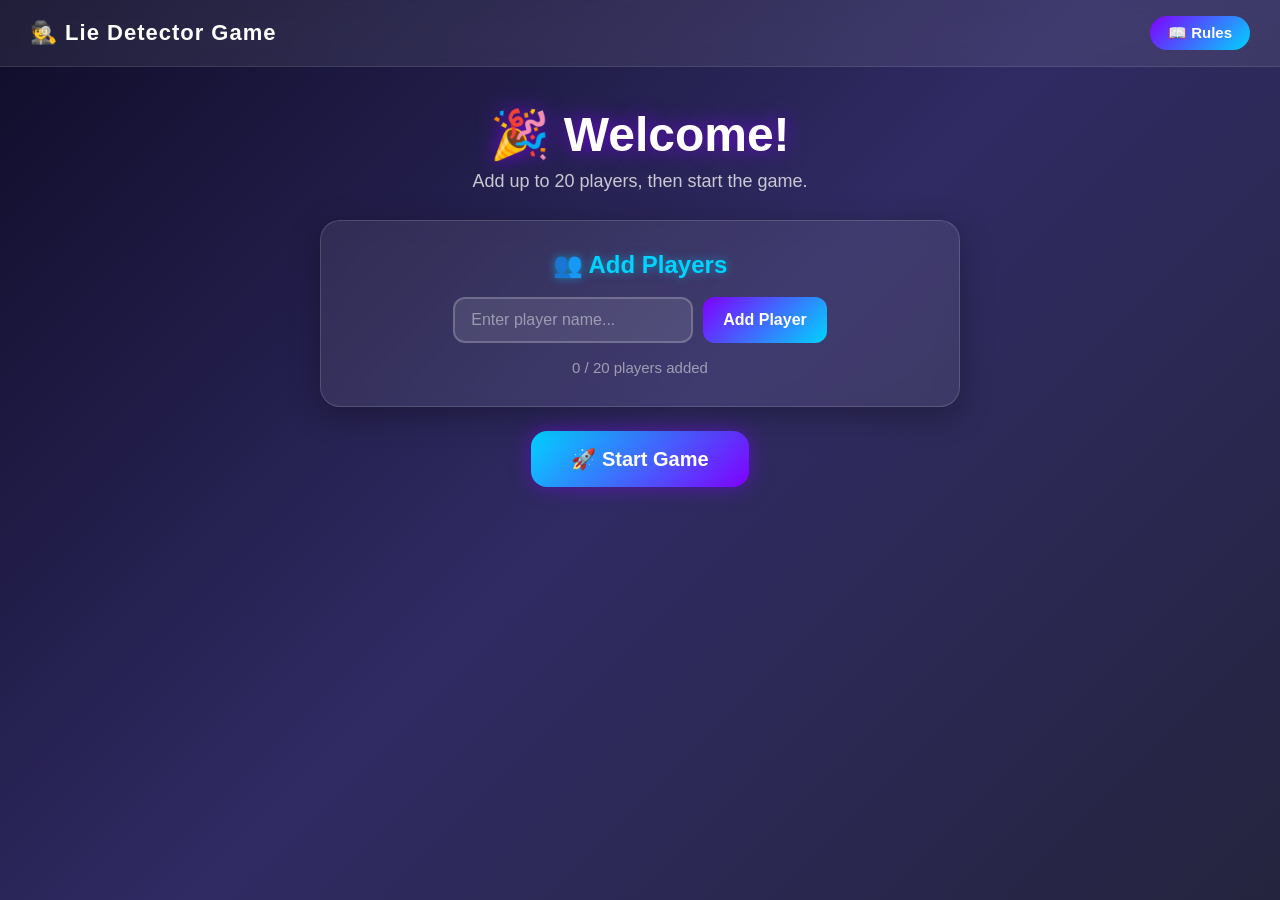
==== game.html @ 18405666 "Add files via upload" ====
<!DOCTYPE html>
<html>
<head>
    <meta charset="UTF-8">
    <title>Lie Detector Game</title>
    <link rel="stylesheet" href="style.css">
</head>
<body>

    <!-- Navigation -->
    <nav>
        <span class="nav-title">🕵️ Lie Detector Game</span>
        <a href="index.html" class="nav-btn">🏠 Home</a>
    </nav>

    <div class="container">

        <!-- ===================== -->
        <!-- STAGE 1: SPEAKER REVEAL -->
        <!-- ===================== -->
        <div id="stage-1" class="stage">
            <p class="stage-label">Round <span class="round-display">1</span> of 5</p>
            <h1>🎯 Speaker This Round</h1>
            <div class="card">
                <p class="subtitle">The spotlight is on...</p>
                <!-- Dramatic reveal animation -->
                <div id="speaker-reveal">
                    <div id="speaker-cycling" class="big-name cycling">?</div>
                    <h2 id="speaker-name" class="big-name hidden">-</h2>
                </div>
                <p class="subtitle">Get ready to craft your 2 lies and 1 truth!</p>
            </div>
            <button class="big-btn" onclick="goToStage(2)">⏱ Start Prep Timer</button>
        </div>

        <!-- ===================== -->
        <!-- STAGE 2: PREP TIMER -->
        <!-- ===================== -->
        <div id="stage-2" class="stage hidden">
            <p class="stage-label">Round <span class="round-display">1</span> of 5</p>
            <h1>🧠 Prep Time!</h1>
            <div class="card">
                <p class="subtitle">Think of <strong>2 lies</strong> and <strong>1 truth</strong></p>
                <div id="prep-timer-circle" class="timer-circle">
                    <span id="prep-timer-display">90</span>
                </div>
                <p id="prep-timer-status" class="subtitle">Timer running...</p>
            </div>
            <button class="big-btn" onclick="endPrepTimer()">⏭ Skip to Guessing</button>
        </div>

        <!-- ===================== -->
        <!-- STAGE 3: GUESSING TIMER -->
        <!-- ===================== -->
        <div id="stage-3" class="stage hidden">
            <p class="stage-label">Round <span class="round-display">1</span> of 5</p>
            <h1>💬 Guessing Time!</h1>
            <div class="card">
                <p class="subtitle">📲 Players — type your guess in <strong>MS Teams chat</strong> now!</p>
                <div id="guess-timer-circle" class="timer-circle">
                    <span id="guess-timer-display">60</span>
                </div>
                <p id="guess-timer-status" class="subtitle">Timer running...</p>
            </div>
            <button class="big-btn" onclick="endGuessTimer()">⏭ Skip to Scoring</button>
        </div>

        <!-- ===================== -->
        <!-- STAGE 4: SCORING -->
        <!-- ===================== -->
        <div id="stage-4" class="stage hidden">
            <p class="stage-label">Round <span class="round-display">1</span> of 5</p>
            <h1>🏅 Scoring</h1>

            <div class="card">
                <h2>✅ Correct Guessers</h2>
                <p class="subtitle">Click +1 for each player who guessed correctly</p>
                <ul id="guesser-list"></ul>
            </div>

            <div class="card">
                <h2>🎭 Speaker: <span id="scoring-speaker-name">-</span></h2>
                <p class="subtitle">How many players guessed <strong>wrong</strong>?</p>
                <div id="wrong-guess-section">
                    <div id="wrong-count-display">Wrong guesses: <strong id="wrong-count">0</strong></div>
                    <br>
                    <button class="yellow-btn" onclick="addWrongGuess()">+1 Wrong Guess</button>
                    <button class="red-btn" onclick="removeWrongGuess()">-1 Wrong Guess</button>
                </div>
                <p id="speaker-points-earned" class="subtitle" style="margin-top:12px; color:#00d4ff;"></p>
            </div>

            <button class="big-btn" id="done-scoring-btn" onclick="doneScoringClicked()">✅ Done Scoring</button>

            <div id="fooled-message" class="card hidden" style="margin-top: 24px;">
                <h2 id="fooled-text"></h2>
            </div>

            <div id="next-round-div" class="hidden" style="margin-top: 20px;">
                <button class="big-btn" onclick="goToNextRound()">⏭ Next Round</button>
            </div>
        </div>

        <!-- ===================== -->
        <!-- STAGE 5: LEADERBOARD -->
        <!-- ===================== -->
        <div id="stage-5" class="stage hidden">
            <p class="stage-label">Round <span class="round-display">1</span> of 5</p>
            <h1 id="leaderboard-title">📊 Round Leaderboard</h1>
            <div class="card">
                <ol id="leaderboard-list"></ol>
            </div>
            <button class="big-btn" id="leaderboard-next-btn" onclick="leaderboardNext()">⏭ Next Round</button>
        </div>

    </div>

    <div id="fireworks-container"></div>

    <script src="game.js"></script>
</body>
</html>
---- style.css ----
/* ========================================
   BASE & RESET
======================================== */
* {
    box-sizing: border-box;
    margin: 0;
    padding: 0;
}

body {
    font-family: 'Arial Rounded MT Bold', Arial, sans-serif;
    background: linear-gradient(135deg, #0f0c29, #302b63, #24243e);
    min-height: 100vh;
    padding-bottom: 60px;
    color: white;
}

/* ========================================
   NAVIGATION BAR
======================================== */
nav {
    background: rgba(255, 255, 255, 0.08);
    backdrop-filter: blur(10px);
    display: flex;
    justify-content: space-between;
    align-items: center;
    padding: 16px 30px;
    border-bottom: 1px solid rgba(255, 255, 255, 0.1);
}

.nav-title {
    color: white;
    font-size: 22px;
    font-weight: bold;
    letter-spacing: 1px;
}

.nav-btn {
    background: linear-gradient(135deg, #7f00ff, #00d4ff);
    color: white;
    padding: 8px 18px;
    border-radius: 20px;
    text-decoration: none;
    font-size: 15px;
    font-weight: bold;
    transition: opacity 0.2s, transform 0.2s;
}

.nav-btn:hover {
    opacity: 0.85;
    transform: scale(1.05);
}

/* ========================================
   CONTAINER
======================================== */
.container {
    max-width: 680px;
    margin: 40px auto;
    padding: 0 20px;
    text-align: center;
}

h1 {
    font-size: 48px;
    color: white;
    text-shadow: 0 0 20px rgba(127, 0, 255, 0.8);
    margin-bottom: 8px;
}

.subtitle {
    color: rgba(255, 255, 255, 0.75);
    font-size: 18px;
    margin-bottom: 28px;
}

/* ========================================
   CARDS
======================================== */
.card {
    background: rgba(255, 255, 255, 0.08);
    border: 1px solid rgba(255, 255, 255, 0.15);
    border-radius: 20px;
    padding: 30px;
    margin-bottom: 24px;
    backdrop-filter: blur(10px);
    box-shadow: 0 8px 32px rgba(0, 0, 0, 0.3);
}

.card h2 {
    font-size: 24px;
    margin-bottom: 18px;
    color: #00d4ff;
    text-shadow: 0 0 10px rgba(0, 212, 255, 0.5);
}

/* ========================================
   INPUT & BUTTONS
======================================== */
#input-section {
    display: flex;
    justify-content: center;
    gap: 10px;
    flex-wrap: wrap;
}

#player-input {
    padding: 12px 16px;
    font-size: 16px;
    width: 240px;
    border: 2px solid rgba(255, 255, 255, 0.2);
    border-radius: 12px;
    background: rgba(255, 255, 255, 0.1);
    color: white;
    outline: none;
    transition: border 0.2s;
}

#player-input::placeholder {
    color: rgba(255, 255, 255, 0.45);
}

#player-input:focus {
    border-color: #00d4ff;
    box-shadow: 0 0 10px rgba(0, 212, 255, 0.4);
}

button {
    padding: 12px 20px;
    font-size: 16px;
    cursor: pointer;
    border: none;
    border-radius: 12px;
    font-weight: bold;
    transition: transform 0.15s, opacity 0.2s;
}

button:hover {
    opacity: 0.88;
    transform: scale(1.04);
}

#add-player-btn {
    background: linear-gradient(135deg, #7f00ff, #00d4ff);
    color: white;
}

.big-btn {
    background: linear-gradient(135deg, #00d4ff, #7f00ff);
    color: white;
    font-size: 20px;
    padding: 16px 40px;
    border-radius: 16px;
    border: none;
    cursor: pointer;
    font-weight: bold;
    box-shadow: 0 0 20px rgba(127, 0, 255, 0.5);
    transition: transform 0.15s, opacity 0.2s;
}

.big-btn:hover {
    transform: scale(1.05);
    opacity: 0.9;
}

.big-btn-link {
    display: inline-block;
    margin-top: 24px;
    background: linear-gradient(135deg, #00d4ff, #7f00ff);
    color: white;
    font-size: 20px;
    padding: 16px 40px;
    border-radius: 16px;
    text-decoration: none;
    font-weight: bold;
    box-shadow: 0 0 20px rgba(127, 0, 255, 0.5);
    transition: transform 0.15s, opacity 0.2s;
}

.big-btn-link:hover {
    transform: scale(1.05);
    opacity: 0.9;
}

.green-btn {
    background: linear-gradient(135deg, #00f260, #0575e6);
    color: white;
}

.yellow-btn {
    background: linear-gradient(135deg, #f7971e, #ffd200);
    color: #222;
}

.red-btn {
    background: linear-gradient(135deg, #f5576c, #f093fb);
    color: white;
}

/* ========================================
   PLAYER LIST
======================================== */
#player-list {
    list-style: none;
    margin-top: 16px;
}

#player-list li {
    font-size: 17px;
    padding: 8px 0;
    color: rgba(255, 255, 255, 0.9);
}

#player-count {
    margin-top: 14px;
    font-size: 15px;
    color: rgba(255, 255, 255, 0.5);
}

/* ========================================
   TIMER CIRCLE
======================================== */
#timer-circle {
    width: 150px;
    height: 150px;
    border-radius: 50%;
    background: linear-gradient(135deg, #7f00ff, #00d4ff);
    display: flex;
    align-items: center;
    justify-content: center;
    margin: 20px auto;
    box-shadow: 0 0 30px rgba(127, 0, 255, 0.6);
}

#timer-display {
    font-size: 56px;
    font-weight: bold;
    color: white;
    text-shadow: 0 0 10px rgba(255, 255, 255, 0.5);
}

#timer-circle.urgent {
    background: linear-gradient(135deg, #f5576c, #f093fb);
    box-shadow: 0 0 30px rgba(245, 87, 108, 0.8);
    animation: pulse 0.7s infinite alternate;
}

@keyframes pulse {
    from { transform: scale(1); }
    to   { transform: scale(1.08); }
}

#timer-buttons {
    display: flex;
    justify-content: center;
    gap: 12px;
    margin-bottom: 20px;
}

/* ========================================
   CURRENT PLAYER
======================================== */
.current-player {
    font-size: 22px;
    color: rgba(255, 255, 255, 0.85);
    margin-bottom: 10px;
}

.current-player strong {
    color: #00d4ff;
    text-shadow: 0 0 10px rgba(0, 212, 255, 0.6);
}

/* ========================================
   POINT SECTION
======================================== */
#point-section {
    margin: 16px 0;
    font-size: 16px;
    color: rgba(255, 255, 255, 0.8);
}

#point-player-select {
    padding: 10px;
    font-size: 16px;
    border-radius: 10px;
    border: 2px solid rgba(255, 255, 255, 0.2);
    background: rgba(255, 255, 255, 0.1);
    color: white;
    margin: 8px 6px;
}

/* ========================================
   LEADERBOARD
======================================== */
#leaderboard-list {
    list-style: none;
    margin: 16px 0;
}

#leaderboard-list li {
    font-size: 22px;
    padding: 12px 0;
    border-bottom: 1px solid rgba(255, 255, 255, 0.1);
    color: white;
}

#leaderboard-list li:first-child {
    font-size: 28px;
    color: #ffd200;
    text-shadow: 0 0 12px rgba(255, 210, 0, 0.7);
}

#leaderboard-list li:nth-child(2) {
    color: #c0c0c0;
    text-shadow: 0 0 10px rgba(192, 192, 192, 0.5);
}

#leaderboard-list li:nth-child(3) {
    color: #cd7f32;
    text-shadow: 0 0 10px rgba(205, 127, 50, 0.5);
}

/* ========================================
   RULES PAGE
======================================== */
.rules-card {
    text-align: left;
}

.rules-text {
    font-size: 16px;
    color: rgba(255, 255, 255, 0.85);
    line-height: 1.8;
    margin-bottom: 16px;
    padding-bottom: 16px;
    border-bottom: 1px solid rgba(255, 255, 255, 0.08);
}

.rules-text:last-child {
    border-bottom: none;
    margin-bottom: 0;
}

.rules-text strong {
    color: #00d4ff;
}

/* ========================================
   FIREWORKS ANIMATION
======================================== */
.firework {
    position: fixed;
    width: 10px;
    height: 10px;
    border-radius: 50%;
    animation: firework-explode 1s ease-out forwards;
    pointer-events: none;
}

@keyframes firework-explode {
    0% {
        transform: scale(1);
        opacity: 1;
    }
    100% {
        transform: scale(25);
        opacity: 0;
    }
}

.firework-particle {
    position: fixed;
    width: 6px;
    height: 6px;
    border-radius: 50%;
    pointer-events: none;
    animation: particle-fly 1.2s ease-out forwards;
}

@keyframes particle-fly {
    0% {
        transform: translate(0, 0) scale(1);
        opacity: 1;
    }
    100% {
        transform: translate(var(--dx), var(--dy)) scale(0);
        opacity: 0;
    }
}

/* ========================================
   UTILITY
======================================== */
.hidden {
    display: none;
}

.stage-label {
    font-size: 13px;
    text-transform: uppercase;
    letter-spacing: 2px;
    color: rgba(255, 255, 255, 0.4);
    margin-bottom: 6px;
}
/* ========================================
   SPEAKER REVEAL ANIMATION
======================================== */
.big-name {
    font-size: 52px;
    font-weight: bold;
    color: #00d4ff;
    text-shadow: 0 0 20px rgba(0, 212, 255, 0.8);
    margin: 16px 0;
    min-height: 70px;
}

.cycling {
    animation: colorCycle 0.1s infinite alternate;
    font-size: 52px;
}

@keyframes colorCycle {
    0%   { color: #00d4ff; text-shadow: 0 0 20px rgba(0,212,255,0.9); }
    25%  { color: #f093fb; text-shadow: 0 0 20px rgba(240,147,251,0.9); }
    50%  { color: #ffd200; text-shadow: 0 0 20px rgba(255,210,0,0.9); }
    75%  { color: #00f260; text-shadow: 0 0 20px rgba(0,242,96,0.9); }
    100% { color: #f5576c; text-shadow: 0 0 20px rgba(245,87,108,0.9); }
}

.name-pop {
    animation: namePop 0.5s ease-out forwards;
}

@keyframes namePop {
    0%   { transform: scale(0.5); opacity: 0; }
    70%  { transform: scale(1.2); opacity: 1; }
    100% { transform: scale(1);   opacity: 1; }
}

/* Timer circle class (used in game.html) */
.timer-circle {
    width: 150px;
    height: 150px;
    border-radius: 50%;
    background: linear-gradient(135deg, #7f00ff, #00d4ff);
    display: flex;
    align-items: center;
    justify-content: center;
    margin: 20px auto;
    box-shadow: 0 0 30px rgba(127, 0, 255, 0.6);
}

.timer-circle span {
    font-size: 56px;
    font-weight: bold;
    color: white;
    text-shadow: 0 0 10px rgba(255,255,255,0.5);
}

.timer-circle.urgent {
    background: linear-gradient(135deg, #f5576c, #f093fb);
    box-shadow: 0 0 30px rgba(245, 87, 108, 0.8);
    animation: pulse 0.7s infinite alternate;
}
Now open game.js, find the loadRound function and replace just these two lines:
javascriptdocument.getElementById("speaker-name").textContent = currentSpeaker;
document.getElementById("scoring-speaker-name").textContent = currentSpeaker;
With this:
javascript// Dramatic speaker reveal
document.getElementById("scoring-speaker-name").textContent = currentSpeaker;
revealSpeaker(currentSpeaker);
Then add this new function anywhere in game.js:
javascript// ========================================
// DRAMATIC SPEAKER REVEAL
// ========================================
function revealSpeaker(name) {
    const cycling = document.getElementById("speaker-cycling");
    const nameEl = document.getElementById("speaker-name");
    const names = players.length > 1 ? players : ["?"];

    // Show cycling animation
    cycling.classList.remove("hidden");
    nameEl.classList.add("hidden");

    let cycleCount = 0;
    const maxCycles = 25;
    let i = 0;

    const cycleInterval = setInterval(() => {
        // Cycle through random player names rapidly
        cycling.textContent = names[i % names.length];
        i++;
        cycleCount++;

        // Gradually slow down near the end
        if (cycleCount >= maxCycles) {
            clearInterval(cycleInterval);

            // Hide cycling, show real name with pop animation
            cycling.classList.add("hidden");
            nameEl.textContent = name;
            nameEl.classList.remove("hidden");
            nameEl.classList.add("name-pop");

            // Remove animation class after it finishes
            setTimeout(() => nameEl.classList.remove("name-pop"), 500);
        }
    }, 80);
}
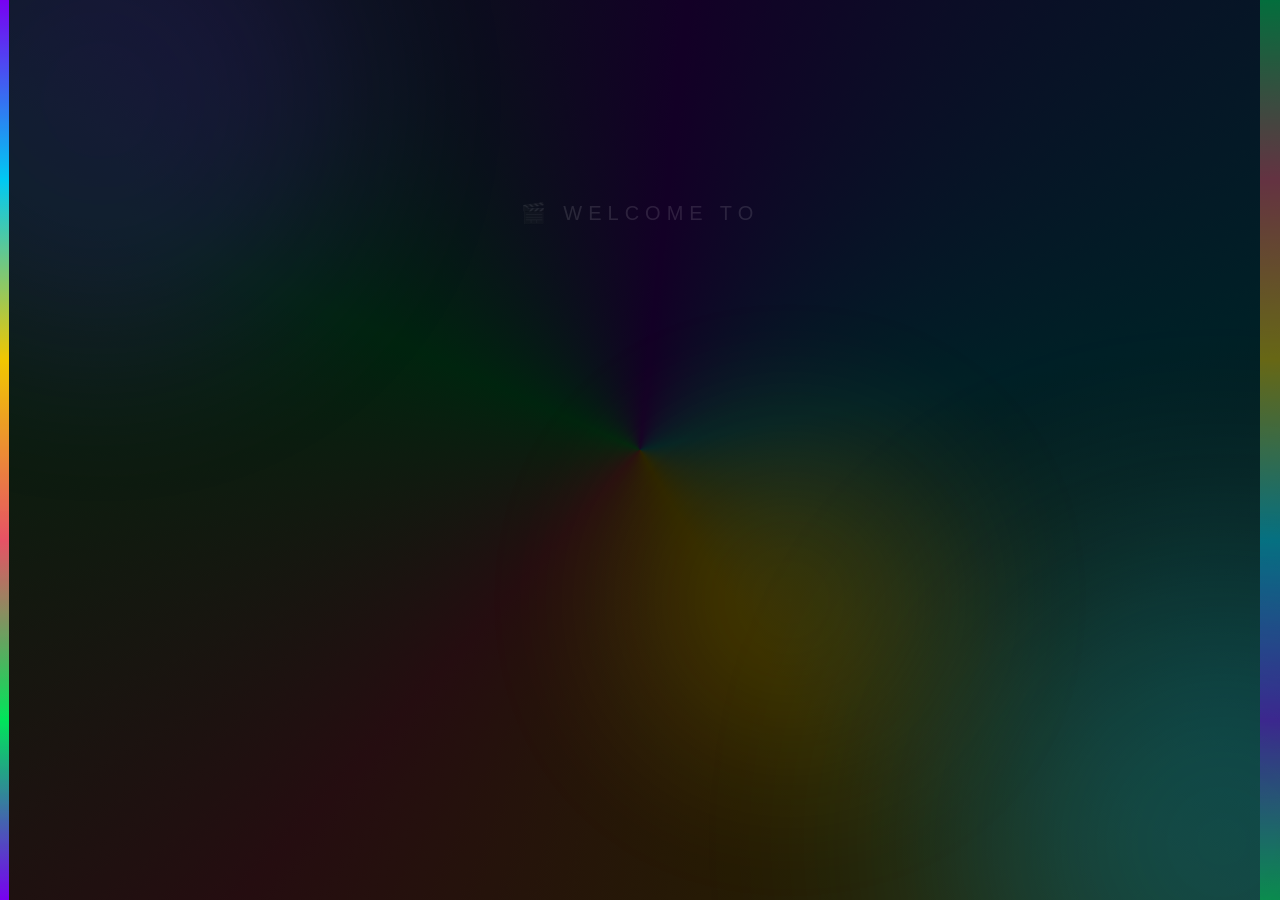
==== commit 826165d8: "Add files via upload" ====
--- a/game.html
+++ b/game.html
@@ -19,7 +19,7 @@
         <!-- STAGE 1: SPEAKER REVEAL -->
         <!-- ===================== -->
         <div id="stage-1" class="stage">
-            <p class="stage-label">Round <span class="round-display">1</span> of 5</p>
+            <p class="stage-label">Round <span class="round-display">1</span> of 3</p>
             <h1>🎯 Speaker This Round</h1>
             <div class="card">
                 <p class="subtitle">The spotlight is on...</p>
@@ -37,7 +37,7 @@
         <!-- STAGE 2: PREP TIMER -->
         <!-- ===================== -->
         <div id="stage-2" class="stage hidden">
-            <p class="stage-label">Round <span class="round-display">1</span> of 5</p>
+            <p class="stage-label">Round <span class="round-display">1</span> of 3</p>
             <h1>🧠 Prep Time!</h1>
             <div class="card">
                 <p class="subtitle">Think of <strong>2 lies</strong> and <strong>1 truth</strong></p>
@@ -53,7 +53,7 @@
         <!-- STAGE 3: GUESSING TIMER -->
         <!-- ===================== -->
         <div id="stage-3" class="stage hidden">
-            <p class="stage-label">Round <span class="round-display">1</span> of 5</p>
+            <p class="stage-label">Round <span class="round-display">1</span> of 3</p>
             <h1>💬 Guessing Time!</h1>
             <div class="card">
                 <p class="subtitle">📲 Players — type your guess in <strong>MS Teams chat</strong> now!</p>
@@ -69,7 +69,7 @@
         <!-- STAGE 4: SCORING -->
         <!-- ===================== -->
         <div id="stage-4" class="stage hidden">
-            <p class="stage-label">Round <span class="round-display">1</span> of 5</p>
+            <p class="stage-label">Round <span class="round-display">1</span> of 3</p>
             <h1>🏅 Scoring</h1>
 
             <div class="card">
@@ -105,7 +105,7 @@
         <!-- STAGE 5: LEADERBOARD -->
         <!-- ===================== -->
         <div id="stage-5" class="stage hidden">
-            <p class="stage-label">Round <span class="round-display">1</span> of 5</p>
+            <p class="stage-label">Round <span class="round-display">1</span> of 3</p>
             <h1 id="leaderboard-title">📊 Round Leaderboard</h1>
             <div class="card">
                 <ol id="leaderboard-list"></ol>
--- a/style.css
+++ b/style.css
@@ -13,6 +13,239 @@
     min-height: 100vh;
     padding-bottom: 60px;
     color: white;
+}
+
+/* ========================================
+   CINEMATIC OPENING
+======================================== */
+#opening-screen {
+    position: fixed;
+    top: 0;
+    left: 0;
+    width: 100vw;
+    height: 100vh;
+    background: #000;
+    z-index: 9999;
+    display: flex;
+    flex-direction: column;
+    align-items: center;
+    justify-content: center;
+    overflow: hidden;
+}
+
+/* Animated background gradient */
+#opening-screen::before {
+    content: '';
+    position: absolute;
+    width: 200%;
+    height: 200%;
+    background: conic-gradient(
+        from 0deg,
+        #7f00ff, #00d4ff, #ffd200,
+        #f5576c, #00f260, #7f00ff
+    );
+    animation: spinBg 6s linear infinite;
+    opacity: 0.15;
+    top: -50%;
+    left: -50%;
+}
+
+@keyframes spinBg {
+    from { transform: rotate(0deg); }
+    to   { transform: rotate(360deg); }
+}
+
+/* Flashing light bars */
+.light-bar {
+    position: absolute;
+    top: 0;
+    width: 8px;
+    height: 100%;
+    z-index: 2;
+}
+
+.left-bar {
+    left: 0;
+    background: linear-gradient(180deg,
+        #7f00ff, #00d4ff, #ffd200,
+        #f5576c, #00f260, #7f00ff);
+    animation: barPulse 0.5s infinite alternate;
+}
+
+.right-bar {
+    right: 0;
+    background: linear-gradient(180deg,
+        #00f260, #f5576c, #ffd200,
+        #00d4ff, #7f00ff, #00f260);
+    animation: barPulse 0.5s infinite alternate-reverse;
+}
+
+@keyframes barPulse {
+    from { opacity: 1; width: 8px; }
+    to   { opacity: 0.4; width: 20px; }
+}
+
+/* Spotlight blobs */
+.spotlight {
+    position: absolute;
+    border-radius: 50%;
+    filter: blur(90px);
+    opacity: 0.2;
+    z-index: 1;
+}
+
+.spot-1 {
+    width: 500px;
+    height: 500px;
+    background: #7f00ff;
+    top: -150px;
+    left: -150px;
+    animation: blobFloat 4s ease-in-out infinite alternate;
+}
+
+.spot-2 {
+    width: 400px;
+    height: 400px;
+    background: #00d4ff;
+    bottom: -100px;
+    right: -100px;
+    animation: blobFloat 3.5s ease-in-out infinite alternate-reverse;
+}
+
+.spot-3 {
+    width: 300px;
+    height: 300px;
+    background: #ffd200;
+    top: 50%;
+    left: 50%;
+    transform: translate(-50%, -50%);
+    animation: blobFloat 5s ease-in-out infinite alternate;
+}
+
+@keyframes blobFloat {
+    from { transform: scale(1) translate(0, 0); opacity: 0.15; }
+    to   { transform: scale(1.4) translate(30px, 30px); opacity: 0.25; }
+}
+
+/* Opening content */
+#opening-content {
+    position: relative;
+    z-index: 10;
+    text-align: center;
+    display: flex;
+    flex-direction: column;
+    align-items: center;
+    gap: 16px;
+}
+
+#opening-subtitle {
+    font-size: 20px;
+    color: rgba(255,255,255,0.6);
+    letter-spacing: 6px;
+    text-transform: uppercase;
+    animation: fadeSlideDown 0.8s ease-out forwards;
+}
+
+@keyframes fadeSlideDown {
+    from { opacity: 0; transform: translateY(-30px); }
+    to   { opacity: 1; transform: translateY(0); }
+}
+
+/* Title words */
+#opening-title {
+    display: flex;
+    flex-direction: column;
+    align-items: center;
+    gap: 4px;
+    margin: 8px 0;
+}
+
+.title-word {
+    font-size: 90px;
+    font-weight: 900;
+    letter-spacing: 16px;
+    text-transform: uppercase;
+    opacity: 0;
+    display: block;
+    animation: wordBurst 0.7s cubic-bezier(0.175, 0.885, 0.32, 1.275) forwards;
+    line-height: 1;
+}
+
+.title-word:nth-child(1) {
+    color: #00d4ff;
+    text-shadow:
+        0 0 20px rgba(0,212,255,1),
+        0 0 40px rgba(0,212,255,0.7),
+        0 0 80px rgba(0,212,255,0.4);
+    animation-delay: 0.4s;
+}
+
+.title-word:nth-child(2) {
+    color: #f093fb;
+    text-shadow:
+        0 0 20px rgba(240,147,251,1),
+        0 0 40px rgba(240,147,251,0.7),
+        0 0 80px rgba(240,147,251,0.4);
+    animation-delay: 0.9s;
+    font-size: 60px;
+    letter-spacing: 20px;
+}
+
+.title-word:nth-child(3) {
+    color: #ffd200;
+    text-shadow:
+        0 0 20px rgba(255,210,0,1),
+        0 0 40px rgba(255,210,0,0.7),
+        0 0 80px rgba(255,210,0,0.4);
+    animation-delay: 1.4s;
+}
+
+@keyframes wordBurst {
+    0%   { opacity: 0; transform: scale(3); filter: blur(20px); }
+    60%  { opacity: 1; transform: scale(0.95); filter: blur(0); }
+    80%  { transform: scale(1.05); }
+    100% { opacity: 1; transform: scale(1); filter: blur(0); }
+}
+
+/* Tagline */
+#opening-tagline {
+    font-size: 20px;
+    color: rgba(255,255,255,0.75);
+    letter-spacing: 3px;
+    opacity: 0;
+    animation: fadeSlideUp 0.8s ease-out 2s forwards;
+    margin-top: 8px;
+}
+
+@keyframes fadeSlideUp {
+    from { opacity: 0; transform: translateY(20px); }
+    to   { opacity: 1; transform: translateY(0); }
+}
+
+/* Skip button */
+#skip-btn {
+    margin-top: 32px;
+    background: transparent;
+    color: white;
+    font-size: 16px;
+    padding: 14px 40px;
+    border: 2px solid rgba(255,255,255,0.3);
+    border-radius: 40px;
+    cursor: pointer;
+    letter-spacing: 3px;
+    text-transform: uppercase;
+    opacity: 0;
+    animation: fadeSlideUp 0.8s ease-out 2.5s forwards;
+    transition: all 0.3s;
+    backdrop-filter: blur(10px);
+    background: rgba(255,255,255,0.05);
+}
+
+#skip-btn:hover {
+    border-color: #00d4ff;
+    color: #00d4ff;
+    box-shadow: 0 0 20px rgba(0,212,255,0.4);
+    transform: scale(1.05);
 }
 
 /* ========================================
@@ -220,225 +453,6 @@
 /* ========================================
    TIMER CIRCLE
 ======================================== */
-#timer-circle {
-    width: 150px;
-    height: 150px;
-    border-radius: 50%;
-    background: linear-gradient(135deg, #7f00ff, #00d4ff);
-    display: flex;
-    align-items: center;
-    justify-content: center;
-    margin: 20px auto;
-    box-shadow: 0 0 30px rgba(127, 0, 255, 0.6);
-}
-
-#timer-display {
-    font-size: 56px;
-    font-weight: bold;
-    color: white;
-    text-shadow: 0 0 10px rgba(255, 255, 255, 0.5);
-}
-
-#timer-circle.urgent {
-    background: linear-gradient(135deg, #f5576c, #f093fb);
-    box-shadow: 0 0 30px rgba(245, 87, 108, 0.8);
-    animation: pulse 0.7s infinite alternate;
-}
-
-@keyframes pulse {
-    from { transform: scale(1); }
-    to   { transform: scale(1.08); }
-}
-
-#timer-buttons {
-    display: flex;
-    justify-content: center;
-    gap: 12px;
-    margin-bottom: 20px;
-}
-
-/* ========================================
-   CURRENT PLAYER
-======================================== */
-.current-player {
-    font-size: 22px;
-    color: rgba(255, 255, 255, 0.85);
-    margin-bottom: 10px;
-}
-
-.current-player strong {
-    color: #00d4ff;
-    text-shadow: 0 0 10px rgba(0, 212, 255, 0.6);
-}
-
-/* ========================================
-   POINT SECTION
-======================================== */
-#point-section {
-    margin: 16px 0;
-    font-size: 16px;
-    color: rgba(255, 255, 255, 0.8);
-}
-
-#point-player-select {
-    padding: 10px;
-    font-size: 16px;
-    border-radius: 10px;
-    border: 2px solid rgba(255, 255, 255, 0.2);
-    background: rgba(255, 255, 255, 0.1);
-    color: white;
-    margin: 8px 6px;
-}
-
-/* ========================================
-   LEADERBOARD
-======================================== */
-#leaderboard-list {
-    list-style: none;
-    margin: 16px 0;
-}
-
-#leaderboard-list li {
-    font-size: 22px;
-    padding: 12px 0;
-    border-bottom: 1px solid rgba(255, 255, 255, 0.1);
-    color: white;
-}
-
-#leaderboard-list li:first-child {
-    font-size: 28px;
-    color: #ffd200;
-    text-shadow: 0 0 12px rgba(255, 210, 0, 0.7);
-}
-
-#leaderboard-list li:nth-child(2) {
-    color: #c0c0c0;
-    text-shadow: 0 0 10px rgba(192, 192, 192, 0.5);
-}
-
-#leaderboard-list li:nth-child(3) {
-    color: #cd7f32;
-    text-shadow: 0 0 10px rgba(205, 127, 50, 0.5);
-}
-
-/* ========================================
-   RULES PAGE
-======================================== */
-.rules-card {
-    text-align: left;
-}
-
-.rules-text {
-    font-size: 16px;
-    color: rgba(255, 255, 255, 0.85);
-    line-height: 1.8;
-    margin-bottom: 16px;
-    padding-bottom: 16px;
-    border-bottom: 1px solid rgba(255, 255, 255, 0.08);
-}
-
-.rules-text:last-child {
-    border-bottom: none;
-    margin-bottom: 0;
-}
-
-.rules-text strong {
-    color: #00d4ff;
-}
-
-/* ========================================
-   FIREWORKS ANIMATION
-======================================== */
-.firework {
-    position: fixed;
-    width: 10px;
-    height: 10px;
-    border-radius: 50%;
-    animation: firework-explode 1s ease-out forwards;
-    pointer-events: none;
-}
-
-@keyframes firework-explode {
-    0% {
-        transform: scale(1);
-        opacity: 1;
-    }
-    100% {
-        transform: scale(25);
-        opacity: 0;
-    }
-}
-
-.firework-particle {
-    position: fixed;
-    width: 6px;
-    height: 6px;
-    border-radius: 50%;
-    pointer-events: none;
-    animation: particle-fly 1.2s ease-out forwards;
-}
-
-@keyframes particle-fly {
-    0% {
-        transform: translate(0, 0) scale(1);
-        opacity: 1;
-    }
-    100% {
-        transform: translate(var(--dx), var(--dy)) scale(0);
-        opacity: 0;
-    }
-}
-
-/* ========================================
-   UTILITY
-======================================== */
-.hidden {
-    display: none;
-}
-
-.stage-label {
-    font-size: 13px;
-    text-transform: uppercase;
-    letter-spacing: 2px;
-    color: rgba(255, 255, 255, 0.4);
-    margin-bottom: 6px;
-}
-/* ========================================
-   SPEAKER REVEAL ANIMATION
-======================================== */
-.big-name {
-    font-size: 52px;
-    font-weight: bold;
-    color: #00d4ff;
-    text-shadow: 0 0 20px rgba(0, 212, 255, 0.8);
-    margin: 16px 0;
-    min-height: 70px;
-}
-
-.cycling {
-    animation: colorCycle 0.1s infinite alternate;
-    font-size: 52px;
-}
-
-@keyframes colorCycle {
-    0%   { color: #00d4ff; text-shadow: 0 0 20px rgba(0,212,255,0.9); }
-    25%  { color: #f093fb; text-shadow: 0 0 20px rgba(240,147,251,0.9); }
-    50%  { color: #ffd200; text-shadow: 0 0 20px rgba(255,210,0,0.9); }
-    75%  { color: #00f260; text-shadow: 0 0 20px rgba(0,242,96,0.9); }
-    100% { color: #f5576c; text-shadow: 0 0 20px rgba(245,87,108,0.9); }
-}
-
-.name-pop {
-    animation: namePop 0.5s ease-out forwards;
-}
-
-@keyframes namePop {
-    0%   { transform: scale(0.5); opacity: 0; }
-    70%  { transform: scale(1.2); opacity: 1; }
-    100% { transform: scale(1);   opacity: 1; }
-}
-
-/* Timer circle class (used in game.html) */
 .timer-circle {
     width: 150px;
     height: 150px;
@@ -463,48 +477,152 @@
     box-shadow: 0 0 30px rgba(245, 87, 108, 0.8);
     animation: pulse 0.7s infinite alternate;
 }
-Now open game.js, find the loadRound function and replace just these two lines:
-javascriptdocument.getElementById("speaker-name").textContent = currentSpeaker;
-document.getElementById("scoring-speaker-name").textContent = currentSpeaker;
-With this:
-javascript// Dramatic speaker reveal
-document.getElementById("scoring-speaker-name").textContent = currentSpeaker;
-revealSpeaker(currentSpeaker);
-Then add this new function anywhere in game.js:
-javascript// ========================================
-// DRAMATIC SPEAKER REVEAL
-// ========================================
-function revealSpeaker(name) {
-    const cycling = document.getElementById("speaker-cycling");
-    const nameEl = document.getElementById("speaker-name");
-    const names = players.length > 1 ? players : ["?"];
-
-    // Show cycling animation
-    cycling.classList.remove("hidden");
-    nameEl.classList.add("hidden");
-
-    let cycleCount = 0;
-    const maxCycles = 25;
-    let i = 0;
-
-    const cycleInterval = setInterval(() => {
-        // Cycle through random player names rapidly
-        cycling.textContent = names[i % names.length];
-        i++;
-        cycleCount++;
-
-        // Gradually slow down near the end
-        if (cycleCount >= maxCycles) {
-            clearInterval(cycleInterval);
-
-            // Hide cycling, show real name with pop animation
-            cycling.classList.add("hidden");
-            nameEl.textContent = name;
-            nameEl.classList.remove("hidden");
-            nameEl.classList.add("name-pop");
-
-            // Remove animation class after it finishes
-            setTimeout(() => nameEl.classList.remove("name-pop"), 500);
-        }
-    }, 80);
+
+@keyframes pulse {
+    from { transform: scale(1); }
+    to   { transform: scale(1.08); }
+}
+
+/* ========================================
+   CURRENT PLAYER
+======================================== */
+.current-player {
+    font-size: 22px;
+    color: rgba(255, 255, 255, 0.85);
+    margin-bottom: 10px;
+}
+
+.current-player strong {
+    color: #00d4ff;
+    text-shadow: 0 0 10px rgba(0, 212, 255, 0.6);
+}
+
+/* ========================================
+   POINT SECTION
+======================================== */
+#point-section {
+    margin: 16px 0;
+    font-size: 16px;
+    color: rgba(255, 255, 255, 0.8);
+}
+
+#point-player-select {
+    padding: 10px;
+    font-size: 16px;
+    border-radius: 10px;
+    border: 2px solid rgba(255, 255, 255, 0.2);
+    background: rgba(255, 255, 255, 0.1);
+    color: white;
+    margin: 8px 6px;
+}
+
+/* ========================================
+   LEADERBOARD
+======================================== */
+#leaderboard-list {
+    list-style: none;
+    margin: 16px 0;
+    padding: 0;
+}
+
+#leaderboard-list li {
+    font-size: 22px;
+    padding: 12px 0;
+    border-bottom: 1px solid rgba(255, 255, 255, 0.1);
+    color: white;
+}
+
+/* ========================================
+   RULES PAGE
+======================================== */
+.rules-card {
+    text-align: left;
+}
+
+.rules-text {
+    font-size: 16px;
+    color: rgba(255, 255, 255, 0.85);
+    line-height: 1.8;
+    margin-bottom: 16px;
+    padding-bottom: 16px;
+    border-bottom: 1px solid rgba(255, 255, 255, 0.08);
+}
+
+.rules-text:last-child {
+    border-bottom: none;
+    margin-bottom: 0;
+}
+
+.rules-text strong {
+    color: #00d4ff;
+}
+
+/* ========================================
+   SPEAKER REVEAL ANIMATION
+======================================== */
+.big-name {
+    font-size: 52px;
+    font-weight: bold;
+    color: #00d4ff;
+    text-shadow: 0 0 20px rgba(0, 212, 255, 0.8);
+    margin: 16px 0;
+    min-height: 70px;
+}
+
+.cycling {
+    animation: colorCycle 0.1s infinite alternate;
+    font-size: 52px;
+}
+
+@keyframes colorCycle {
+    0%   { color: #00d4ff; }
+    25%  { color: #f093fb; }
+    50%  { color: #ffd200; }
+    75%  { color: #00f260; }
+    100% { color: #f5576c; }
+}
+
+.name-pop {
+    animation: namePop 0.5s ease-out forwards;
+}
+
+@keyframes namePop {
+    0%   { transform: scale(0.5); opacity: 0; }
+    70%  { transform: scale(1.2); opacity: 1; }
+    100% { transform: scale(1);   opacity: 1; }
+}
+
+/* ========================================
+   FIREWORKS
+======================================== */
+.firework-particle {
+    position: fixed;
+    width: 6px;
+    height: 6px;
+    border-radius: 50%;
+    pointer-events: none;
+    animation: particleFly 1.2s ease-out forwards;
+}
+
+@keyframes particleFly {
+    0%   { transform: translate(0,0) scale(1); opacity: 1; }
+    100% { transform: translate(var(--dx), var(--dy)) scale(0); opacity: 0; }
+}
+
+/* ========================================
+   STAGE LABEL
+======================================== */
+.stage-label {
+    font-size: 13px;
+    text-transform: uppercase;
+    letter-spacing: 2px;
+    color: rgba(255, 255, 255, 0.4);
+    margin-bottom: 6px;
+}
+
+/* ========================================
+   UTILITY
+======================================== */
+.hidden {
+    display: none;
 }
